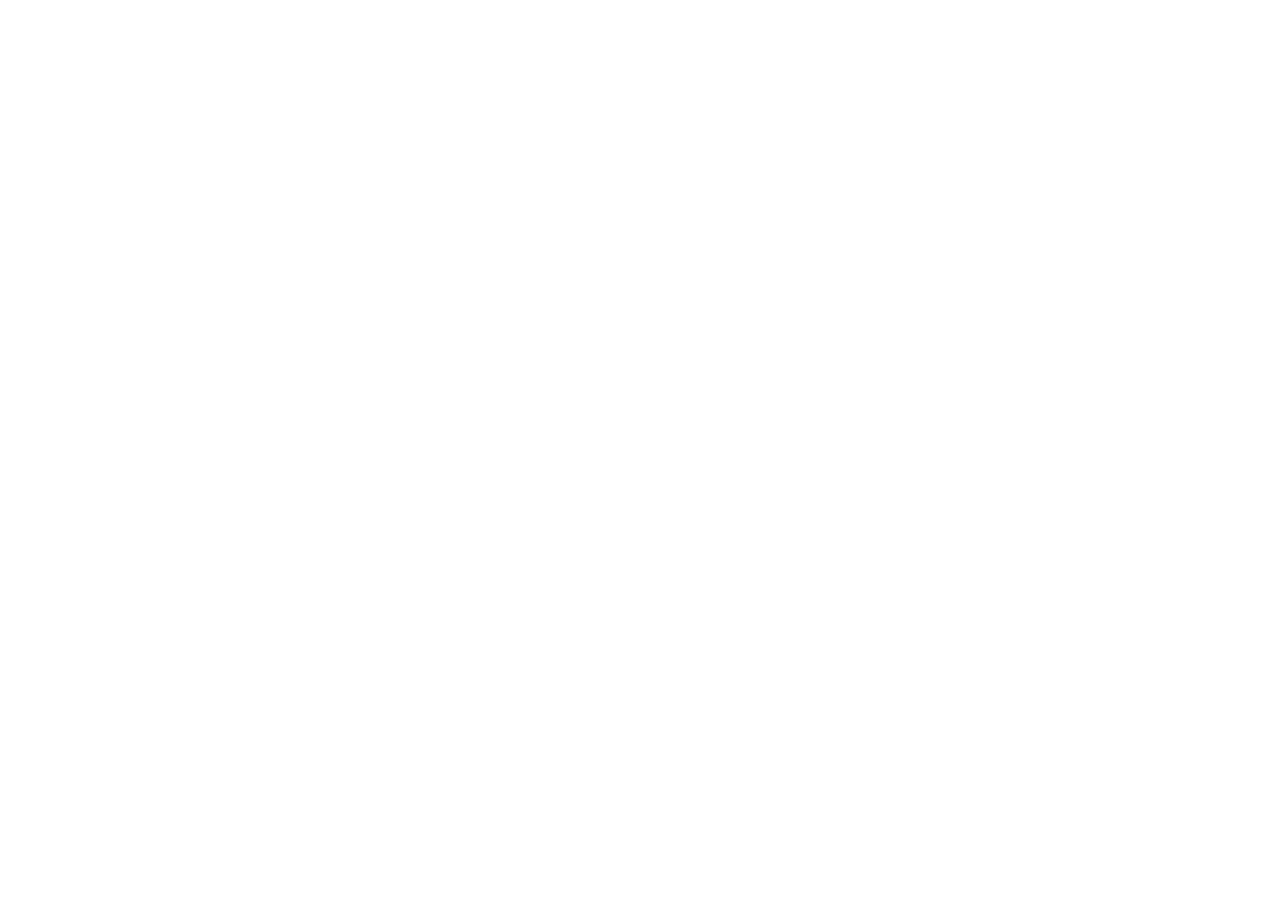
==== index.html @ 4e49a68e "Initial Commit" ====
<!DOCTYPE html>
<html lang="en">
    <head>
        <title>Bootstrap BB</title>
        <meta charset="utf=8">
        <link rel="stylesheet" href="style.css">
        <link href="https://cdn.jsdelivr.net/npm/bootstrap@5.3.2/dist/css/bootstrap.min.css" rel="stylesheet" integrity="sha384-T3c6CoIi6uLrA9TneNEoa7RxnatzjcDSCmG1MXxSR1GAsXEV/Dwwykc2MPK8M2HN" crossorigin="anonymous">
        <script src="https://cdn.jsdelivr.net/npm/bootstrap@5.3.2/dist/js/bootstrap.bundle.min.js" integrity="sha384-C6RzsynM9kWDrMNeT87bh95OGNyZPhcTNXj1NW7RuBCsyN/o0jlpcV8Qyq46cDfL" crossorigin="anonymous"></script>
    </head>
    <body>
        <header>

        </header>

        <footer>

        </footer>
    </body>
</html>
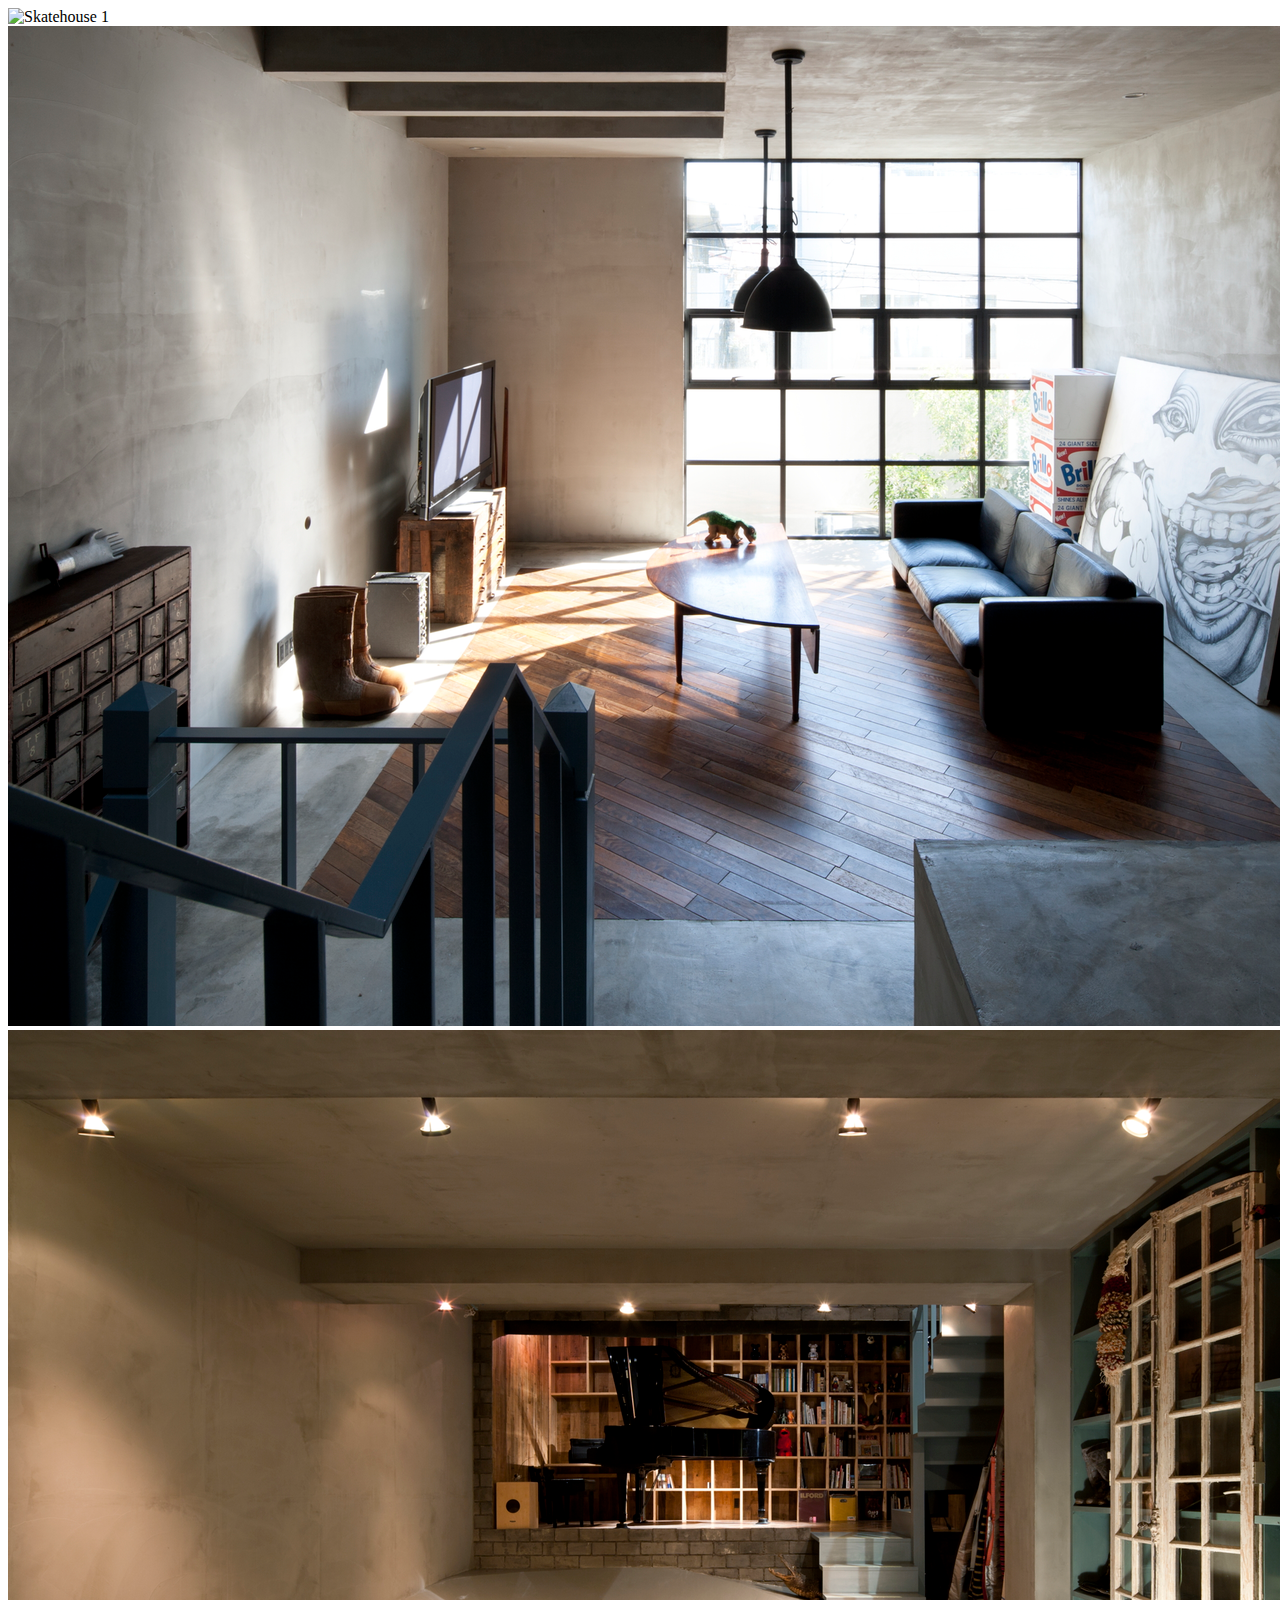
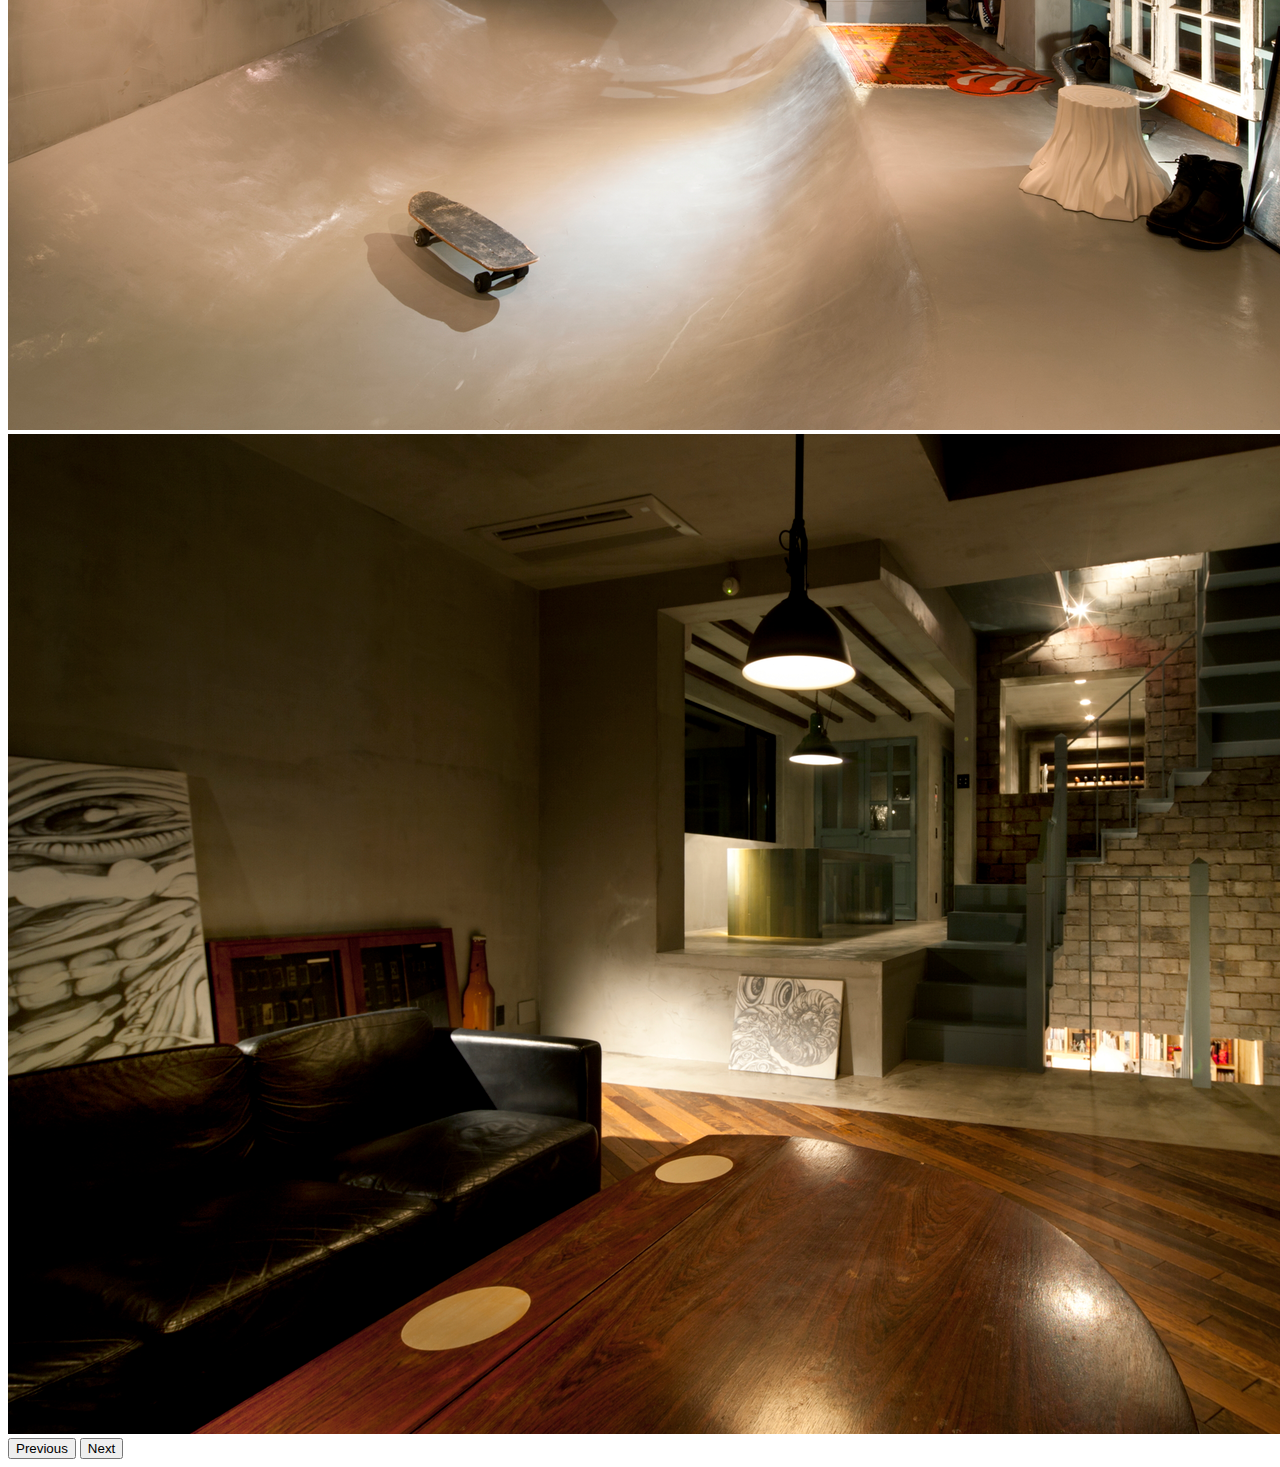
==== commit 6c22fc2a: "Added Image Carousel" ====
--- a/index.html
+++ b/index.html
@@ -5,15 +5,38 @@
         <meta charset="utf=8">
         <link rel="stylesheet" href="style.css">
         <link href="https://cdn.jsdelivr.net/npm/bootstrap@5.3.2/dist/css/bootstrap.min.css" rel="stylesheet" integrity="sha384-T3c6CoIi6uLrA9TneNEoa7RxnatzjcDSCmG1MXxSR1GAsXEV/Dwwykc2MPK8M2HN" crossorigin="anonymous">
-        <script src="https://cdn.jsdelivr.net/npm/bootstrap@5.3.2/dist/js/bootstrap.bundle.min.js" integrity="sha384-C6RzsynM9kWDrMNeT87bh95OGNyZPhcTNXj1NW7RuBCsyN/o0jlpcV8Qyq46cDfL" crossorigin="anonymous"></script>
     </head>
     <body>
-        <header>
-
-        </header>
+        <div id="carouselExample" class="carousel slide" data-bs-ride="carousel">
+            <div class="carousel-inner">
+                <div class="carousel-item active">
+                    <img src="skatehouse1.jpg" class="d-block w-100" alt="Skatehouse 1">
+                </div>
+                <div class="carousel-item">
+                    <img src="skatehouse2.jpg" class="d-block w-100" alt="Skatehouse 2">
+                </div>
+                <div class="carousel-item">
+                    <img src="skatehouse3.jpg" class="d-block w-100" alt="Skatehouse 3">
+                </div>
+                <div class="carousel-item">
+                    <img src="skatehouse4.jpg" class="d-block w-100" alt="Skatehouse 4">
+                </div>
+                
+            </div>
+            <button class="carousel-control-prev" type="button" data-bs-target="#carouselExample" data-bs-slide="prev">
+                <span class="carousel-control-prev-icon" aria-hidden="true"></span>
+                <span class="visually-hidden">Previous</span>
+            </button>
+            <button class="carousel-control-next" type="button" data-bs-target="#carouselExample" data-bs-slide="next">
+                <span class="carousel-control-next-icon" aria-hidden="true"></span>
+                <span class="visually-hidden">Next</span>
+            </button>
+        </div>
+        
 
         <footer>
 
         </footer>
+        <script src="https://cdn.jsdelivr.net/npm/bootstrap@5.3.2/dist/js/bootstrap.bundle.min.js" integrity="sha384-C6RzsynM9kWDrMNeT87bh95OGNyZPhcTNXj1NW7RuBCsyN/o0jlpcV8Qyq46cDfL" crossorigin="anonymous"></script>
     </body>
 </html>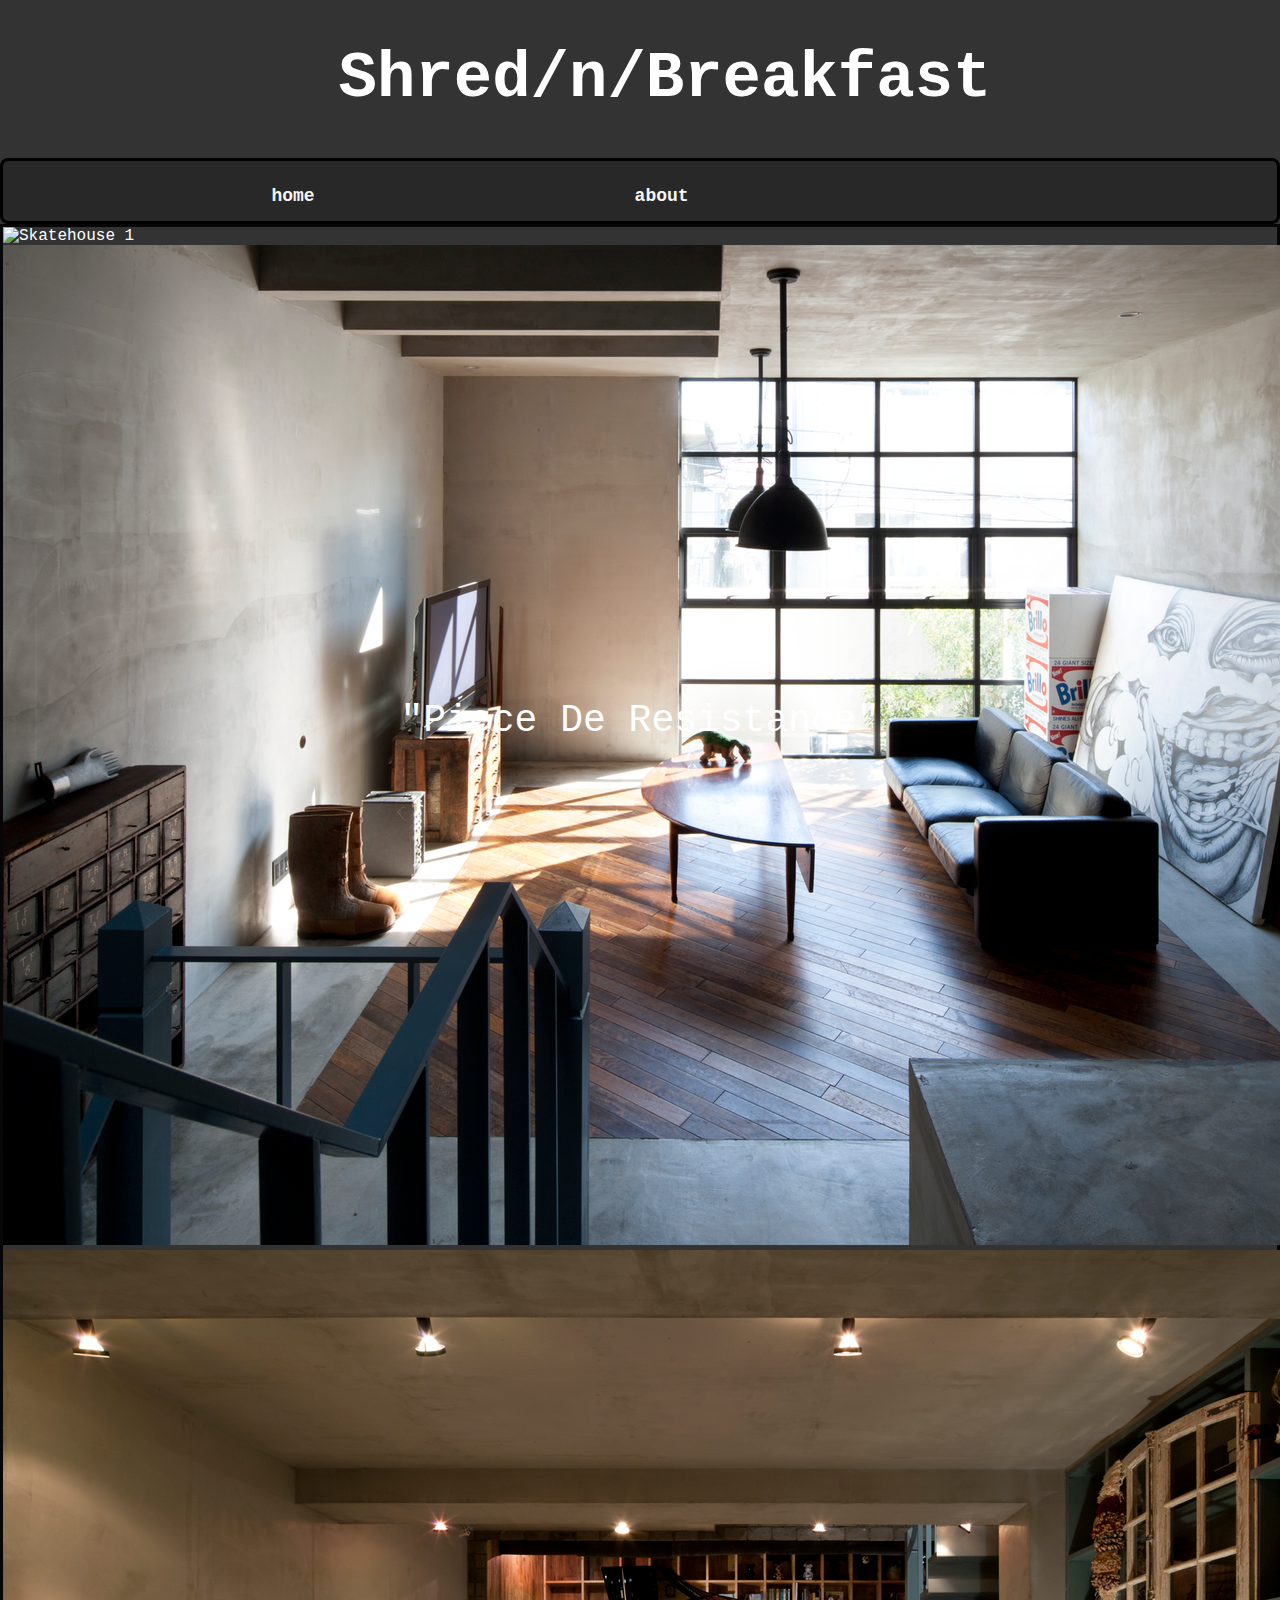
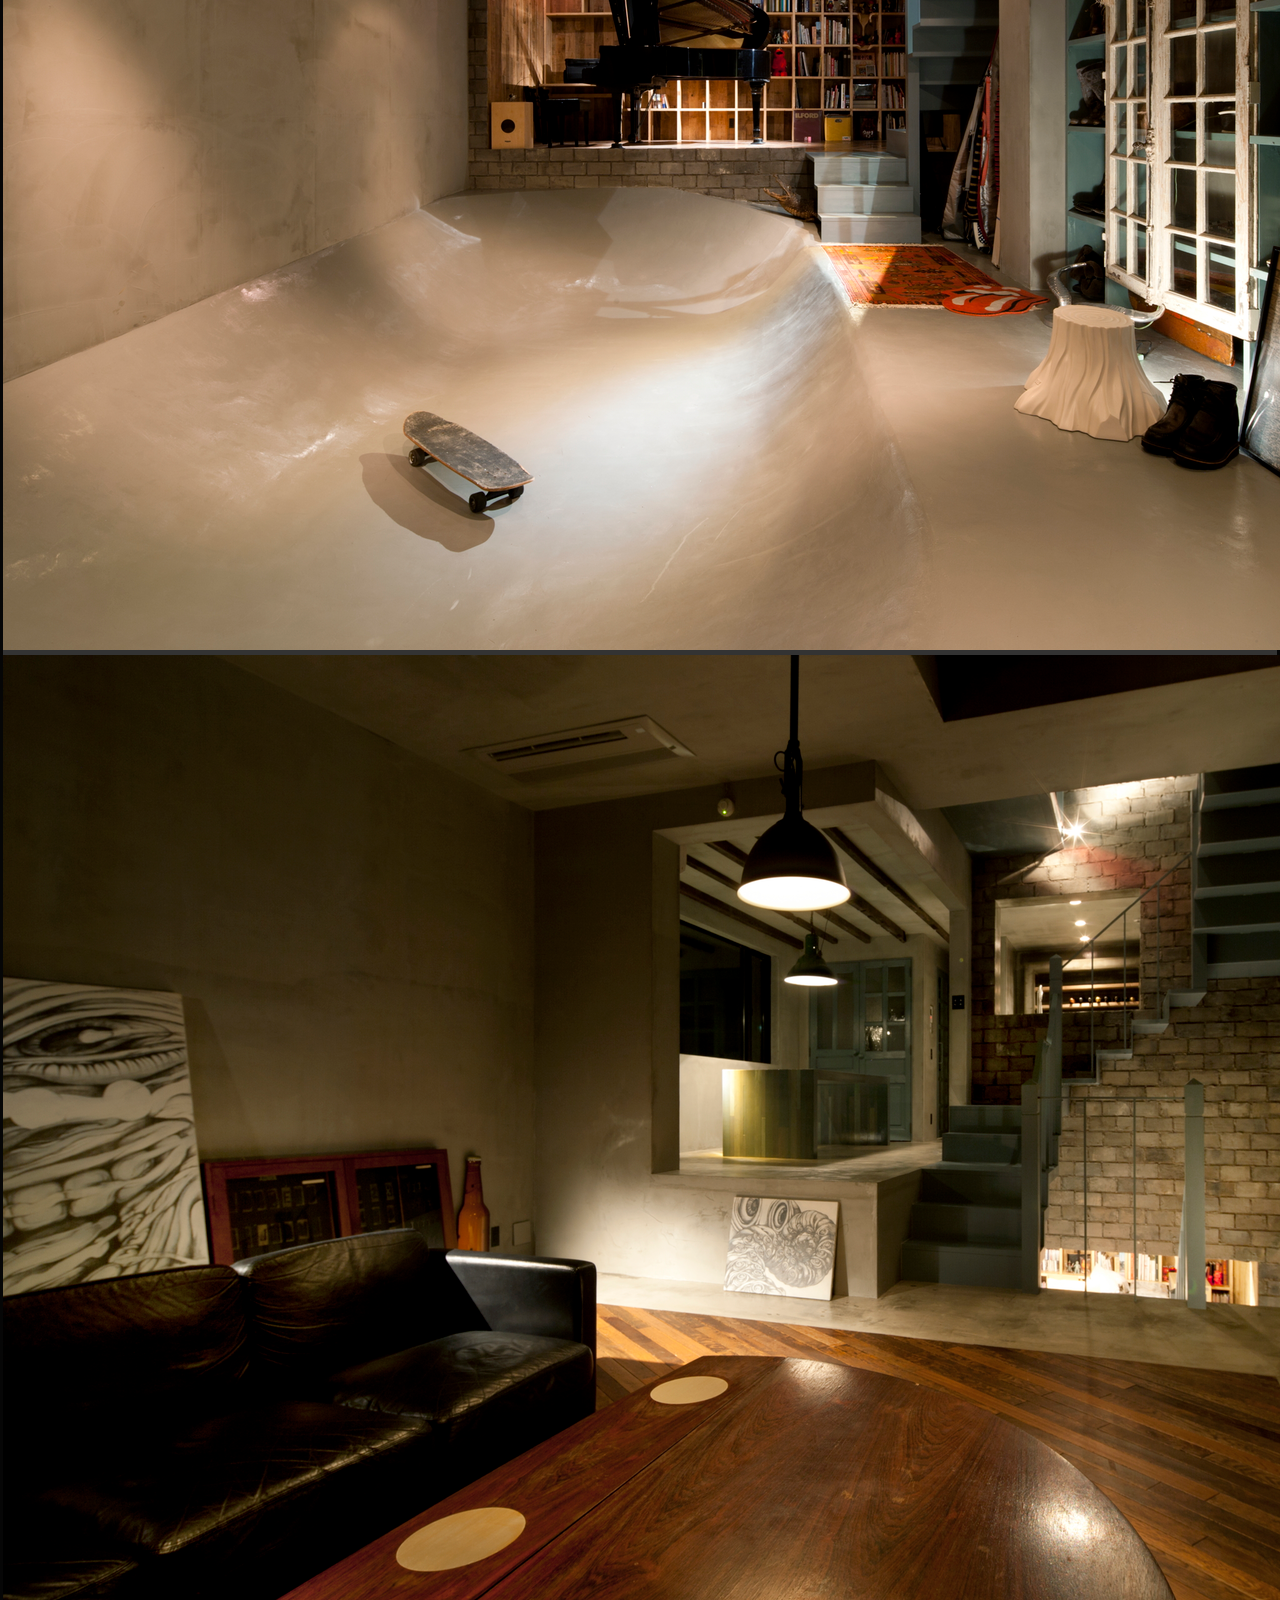
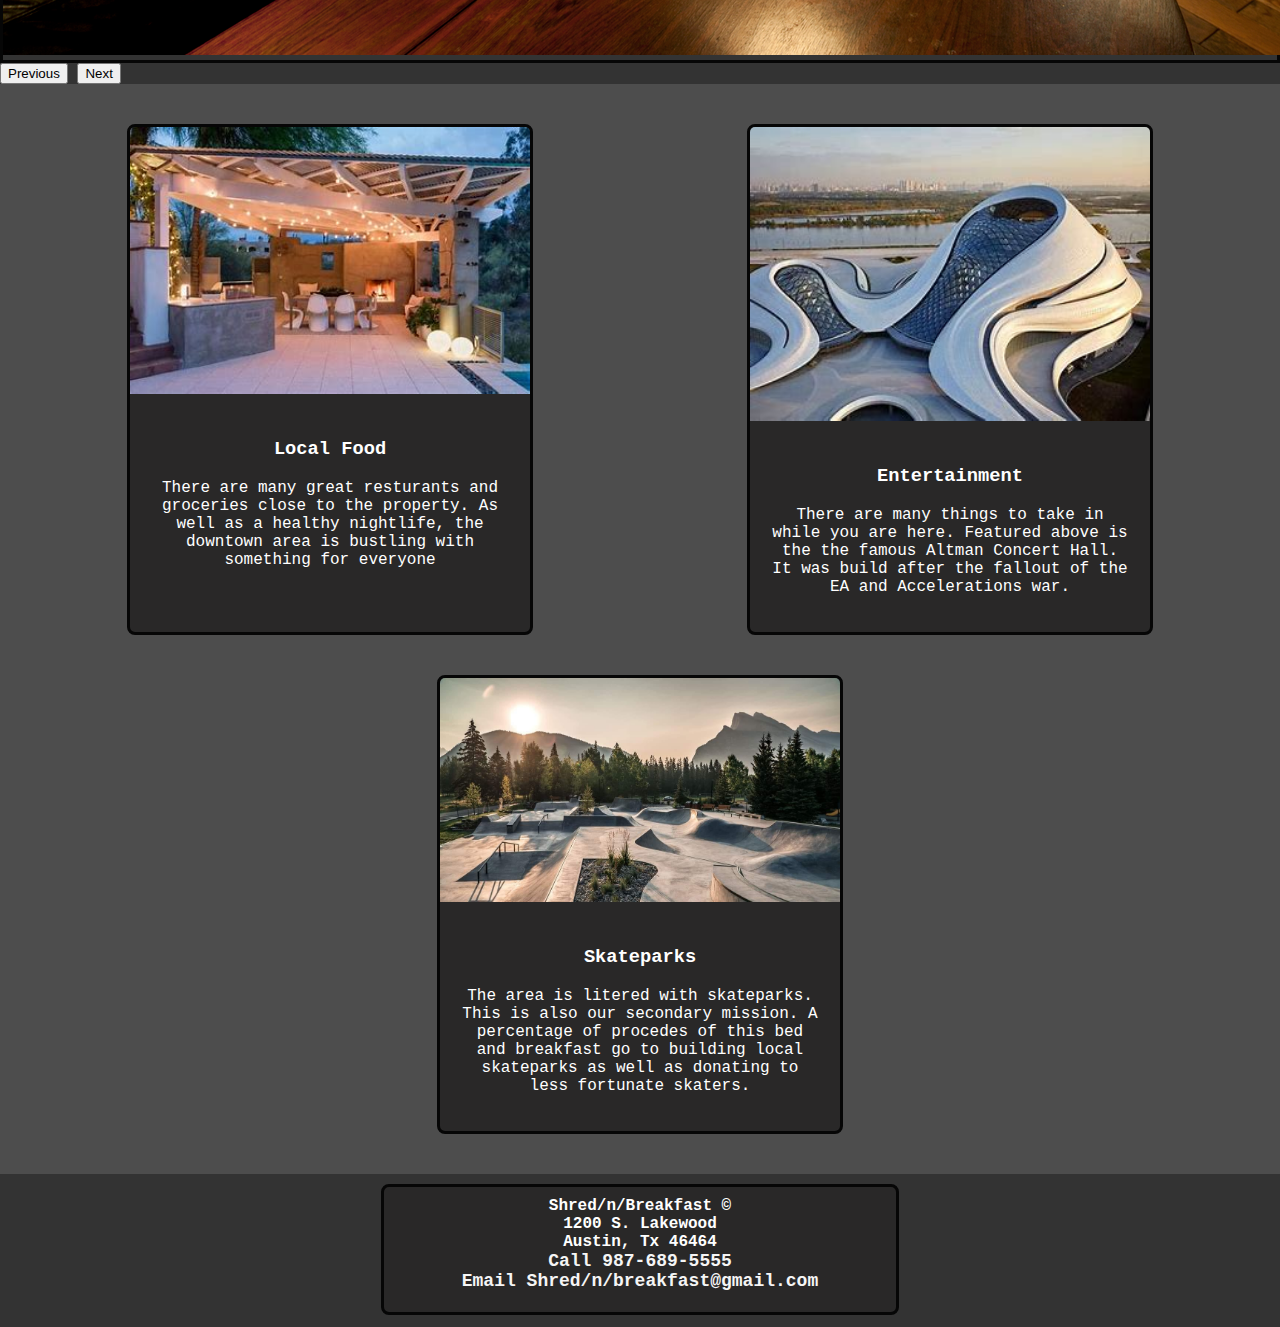
==== commit 66ee36fa: "Finished formating/footer/about.html" ====
--- a/index.html
+++ b/index.html
@@ -3,14 +3,28 @@
     <head>
         <title>Bootstrap BB</title>
         <meta charset="utf=8">
-        <link rel="stylesheet" href="style.css">
+        <link href="style.css" rel="stylesheet" >
         <link href="https://cdn.jsdelivr.net/npm/bootstrap@5.3.2/dist/css/bootstrap.min.css" rel="stylesheet" integrity="sha384-T3c6CoIi6uLrA9TneNEoa7RxnatzjcDSCmG1MXxSR1GAsXEV/Dwwykc2MPK8M2HN" crossorigin="anonymous">
+        <script src="https://kit.fontawesome.com/ac30e996b2.js" crossorigin="anonymous"></script>
     </head>
     <body>
+    <header>
+        <h1>Shred/n/Breakfast</h1>
+        <nav>
+            <ul>
+                <li><a href="index.html">home</a></li>
+                <li><a href="about.html">about</a></li>
+                <li><a href="https://twitter.com/your-twitter-handle" target="_blank"><i class="fab fa-twitter"></i></a></li>
+            </ul>
+        </nav>
+    </header>
         <div id="carouselExample" class="carousel slide" data-bs-ride="carousel">
             <div class="carousel-inner">
                 <div class="carousel-item active">
                     <img src="skatehouse1.jpg" class="d-block w-100" alt="Skatehouse 1">
+                        <div class="carousel-text">
+                            <p>"Piece De Resistance"</p>
+                        </div>
                 </div>
                 <div class="carousel-item">
                     <img src="skatehouse2.jpg" class="d-block w-100" alt="Skatehouse 2">
@@ -32,10 +46,34 @@
                 <span class="visually-hidden">Next</span>
             </button>
         </div>
+
+        <div class="card-container">
+            <div class="card">
+                <img src="food.jpg" alt="Local Food">
+                <div class="card-content">
+                    <h3>Local Food</h3>
+                    <p>There are many great resturants and groceries close to the property. As well as a healthy nightlife, the downtown area is bustling with something for everyone</p>
+                </div>
+            </div>
+            <div class="card">
+                <img src="entertainment.jpg" alt="Entertainment">
+                <div class="card-content">
+                    <h3>Entertainment</h3>
+                    <p>There are many things to take in while you are here. Featured above is the the famous Altman Concert Hall. It was build after the fallout of the EA and Accelerations war.</p>
+                </div>
+            </div>
+            <div class="card">
+                <img src="skatepark.jpg" alt="Skatepark">
+                <div class="card-content">
+                    <h3>Skateparks</h3>
+                    <p>The area is litered with skateparks. This is also our secondary mission. A percentage of procedes of this bed and breakfast go to building local skateparks as well as donating to less fortunate skaters.</p>
+                </div>
+            </div>
+        </div>
         
 
         <footer>
-
+            <h4>Shred/n/Breakfast &copy;<br> 1200 S. Lakewood <br> Austin, Tx 46464 <br> <a href="tel:+1234567890">Call 987-689-5555</a> <br> <a href="mailto:info@example.com">Email Shred/n/breakfast@gmail.com</a></h4>
         </footer>
         <script src="https://cdn.jsdelivr.net/npm/bootstrap@5.3.2/dist/js/bootstrap.bundle.min.js" integrity="sha384-C6RzsynM9kWDrMNeT87bh95OGNyZPhcTNXj1NW7RuBCsyN/o0jlpcV8Qyq46cDfL" crossorigin="anonymous"></script>
     </body>
--- a/style.css
+++ b/style.css
@@ -0,0 +1,169 @@
+html{
+    background-color: #333 !important;
+}
+
+header{
+    text-align: center;
+    background-color: #333; 
+    color: #fff;
+    font-family: 'Consolas', 'Menlo', 'Monaco', monospace;
+}
+
+header h1 {
+    padding-left: 50px !important;
+    font-size: 4em;
+}
+body {
+    margin: 0;
+    background-color: #333!important; 
+    color: #fff;
+    font-family: 'Consolas', 'Menlo', 'Monaco', monospace;
+}
+
+
+nav {
+    display: flex;
+    align-items: center; 
+    justify-content: space-evenly; 
+    height: 60px; 
+    background-color: #292828;
+    overflow: hidden;
+    margin-top: 0px;
+    border: 3px solid black;
+    border-radius: 8px;
+}
+
+ul {
+    list-style: none;
+    display: flex;
+    margin: 0;
+    padding: 0;
+}
+
+li {
+    margin: 0 160px;
+    margin-top: 10px;
+    margin-bottom: 0 auto;
+}
+
+a {
+    text-decoration: none !important;
+    color: whitesmoke !important;
+    font-weight: bold;
+    font-size: 18px !important;
+    font-family: 'Consolas', 'Menlo', 'Monaco', monospace !important;
+    transition: color 0.3s !important;
+}
+
+a:hover {
+    color: #5ed63d !important;
+}
+
+.carousel-container {
+    position: relative;
+}
+
+.carousel-inner{
+    border: 3px solid rgb(6, 6, 6) !important; 
+}
+
+.carousel-text {
+    position: absolute;
+    top: 80%;
+    left: 50%;
+    transform: translate(-50%, -50%);
+    color: #fff;
+    font-size: 38px;
+    text-align: center;
+    font-family: 'Consolas', 'Menlo', 'Monaco', monospace !important;
+}
+
+.card-container {
+    display: flex;
+    justify-content: space-around;
+    flex-wrap: wrap;
+    padding: 20px;
+    background-color: #4d4d4d;
+    font-family: 'Consolas', 'Menlo', 'Monaco', monospace;
+}
+
+.card {
+    width: 400px;
+    margin: 20px;
+    border: 3px solid rgb(6, 6, 6) !important;
+    border-radius: 8px;
+    overflow: hidden;
+    transition: transform 0.3s;
+    background-color: #292828 !important;
+    color: white !important;
+}
+
+.card h3, p {
+    text-align: center !important;
+}
+
+.card:hover {
+    transform: scale(1.05);
+}
+
+.card img {
+    width: 100%;
+    height: auto;
+}
+
+.card-content {
+    padding: 20px;
+}
+
+.aboutp {
+    margin: auto;
+    background-color: #292828;
+    width: 80%;
+    text-align: center;
+    color: white;
+    font-family: 'Consolas', 'Menlo', 'Monaco', monospace !important;
+    border: 3px solid rgb(6, 6, 6) !important;
+    margin-top: 5%;
+    border-radius: 8px;
+}
+
+.aboutp img {
+    border-radius: 8px;
+    height: 400px;
+    width: auto;
+    margin: auto;
+    margin-top: 10px !important;
+}
+
+footer{
+    width: 40%;
+    border: 3px solid rgb(6, 6, 6) !important;
+    margin: auto;
+    border-radius: 8px;
+    background-color: #292828;
+}
+
+footer, h4 {
+    text-align: center;
+    color: white;
+    font-family: 'Consolas', 'Menlo', 'Monaco', monospace !important;
+    margin-top: 10px;
+}
+
+@media screen and (max-width: 900px){
+    li{
+        margin: 10px 70px !important;
+    }
+
+    header h1{
+        padding-right: 40px;
+        font-size: 2.3em;
+    }
+
+    .aboutp img {
+        margin: auto;
+        height: 200px;
+        width: auto;
+        margin-top: 10px !important; 
+    }
+}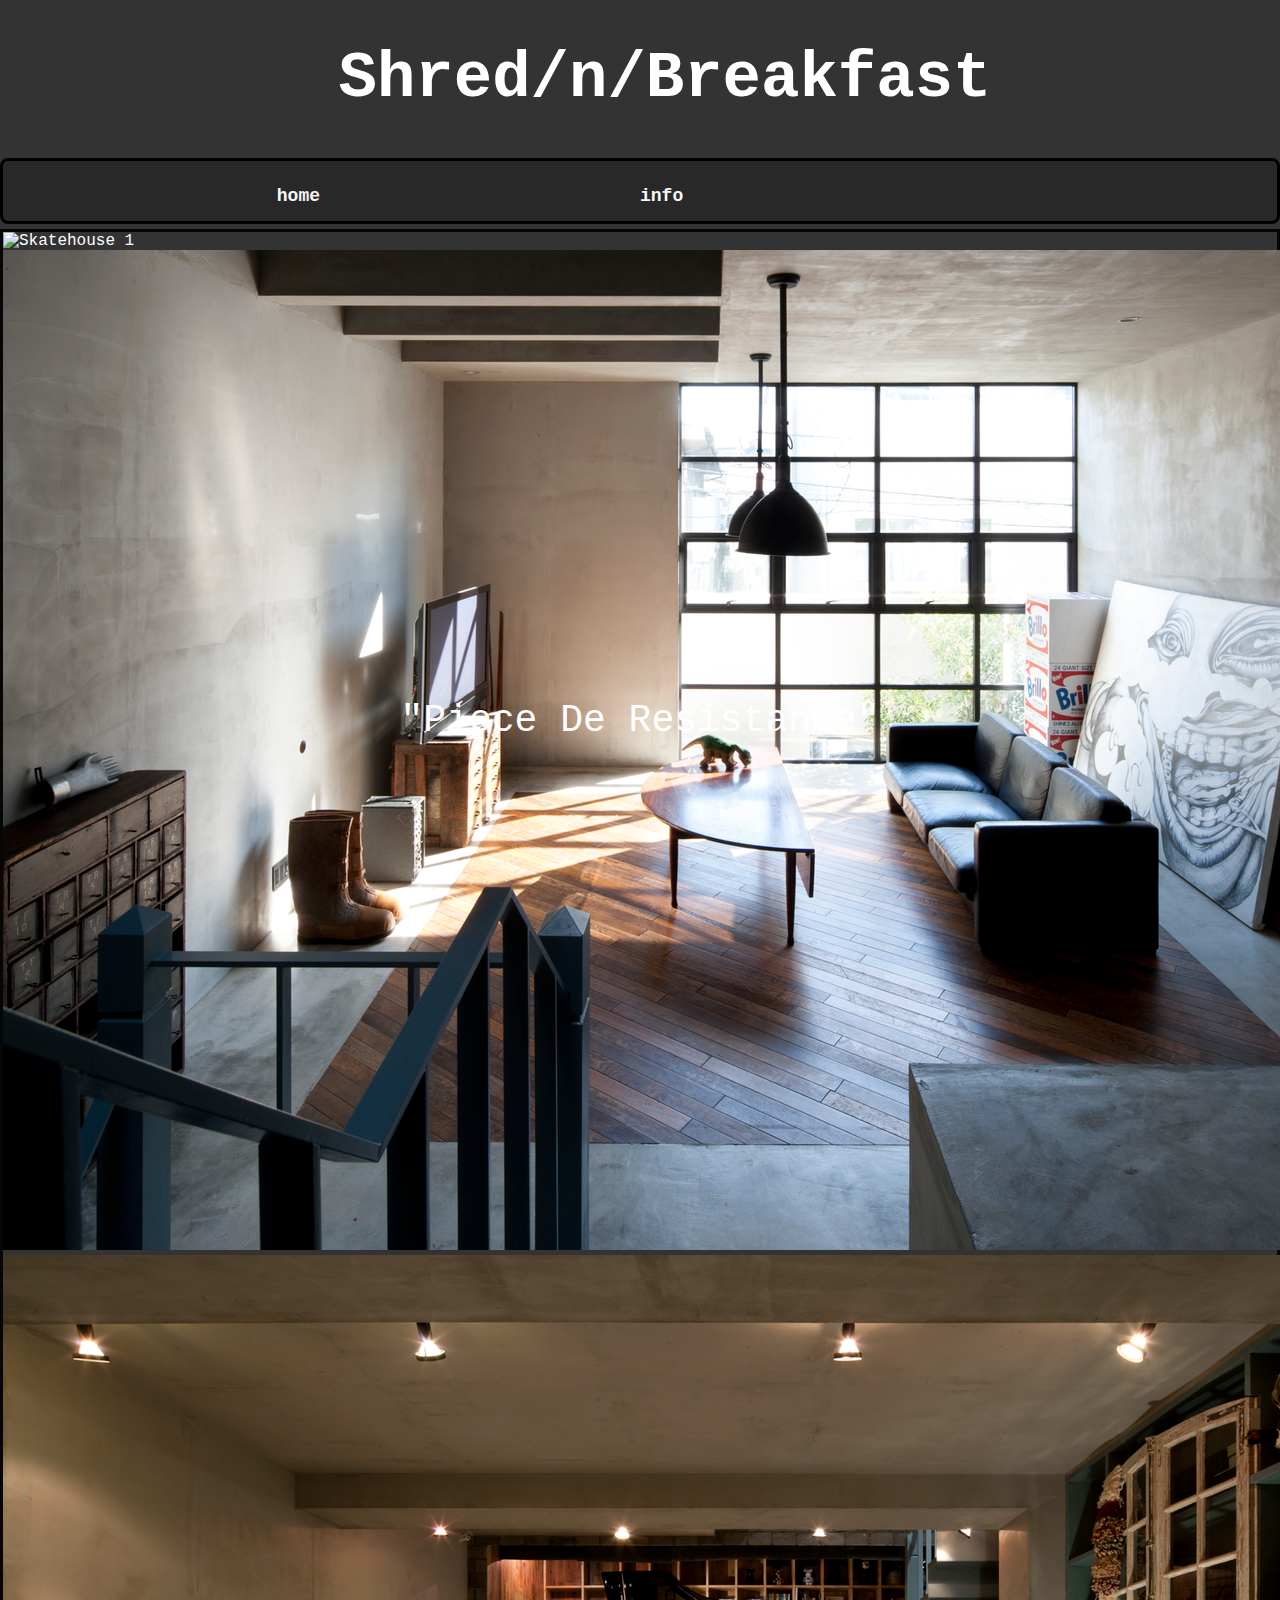
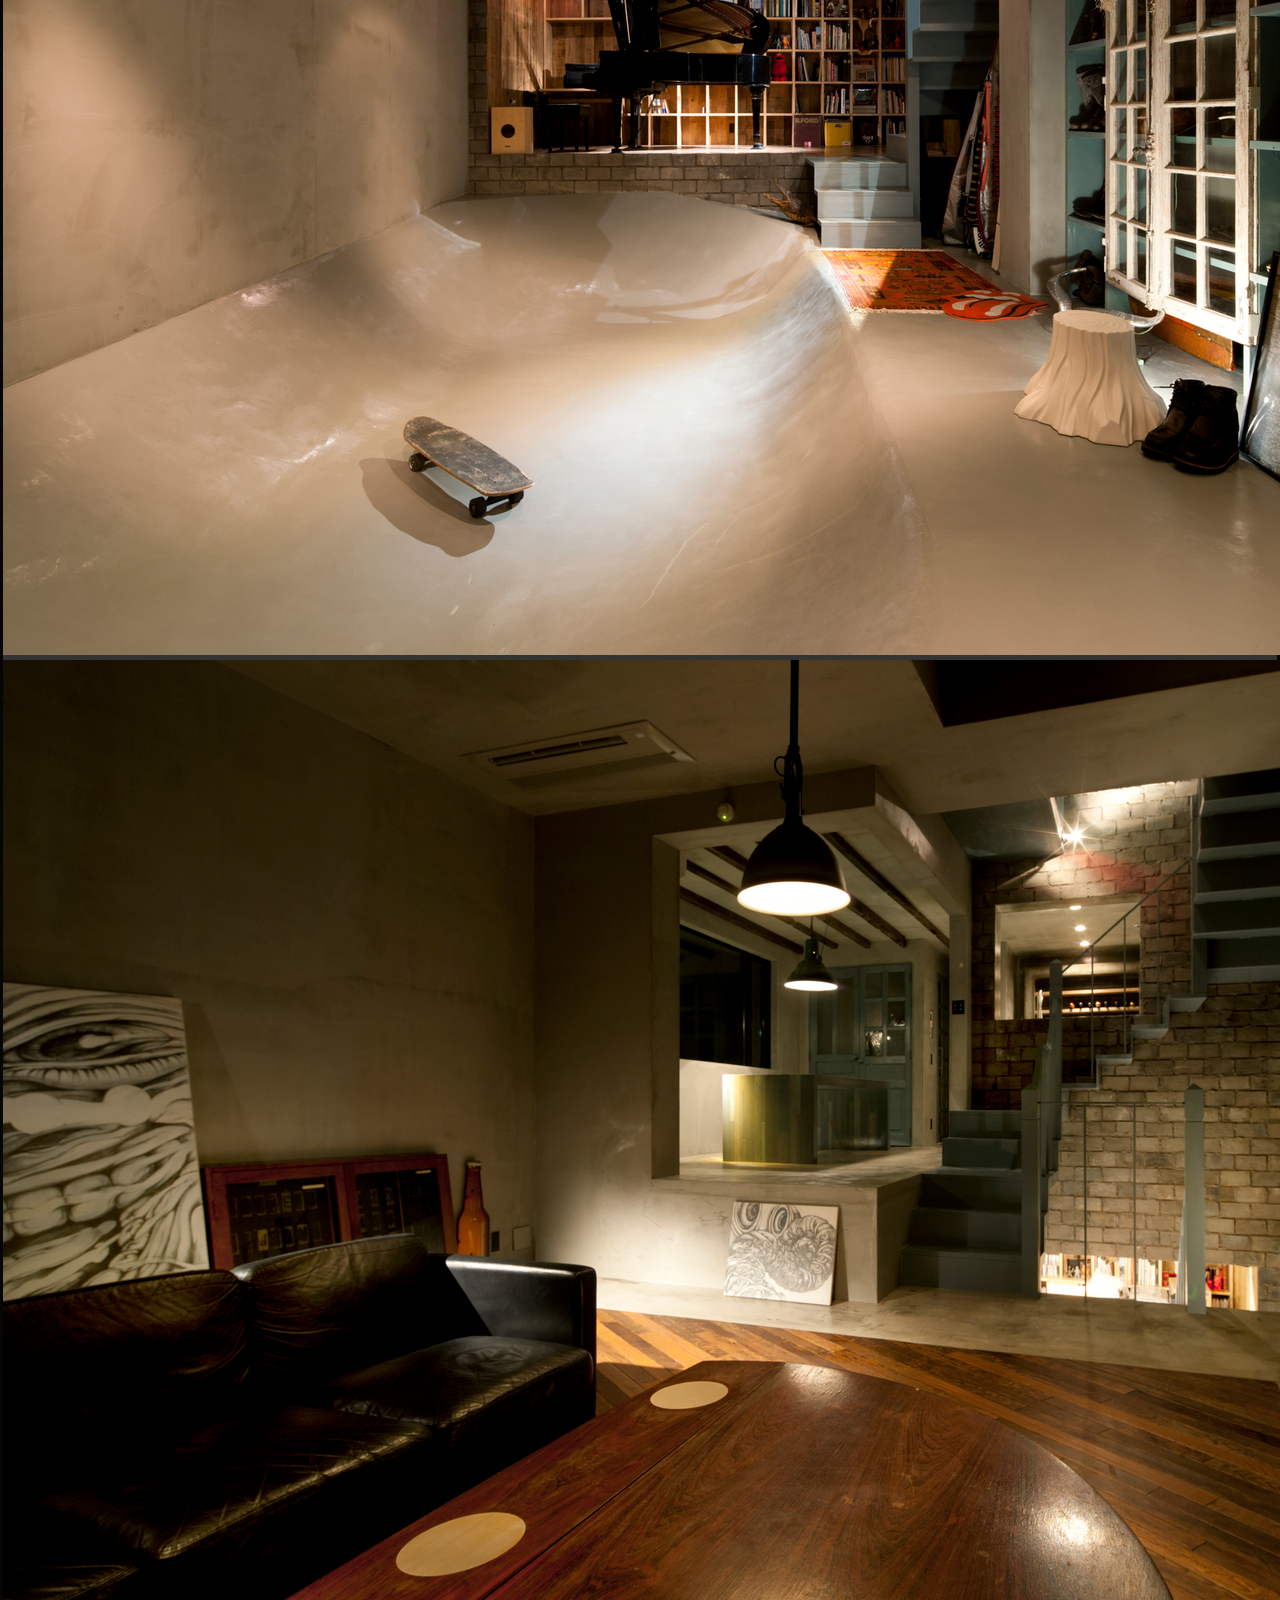
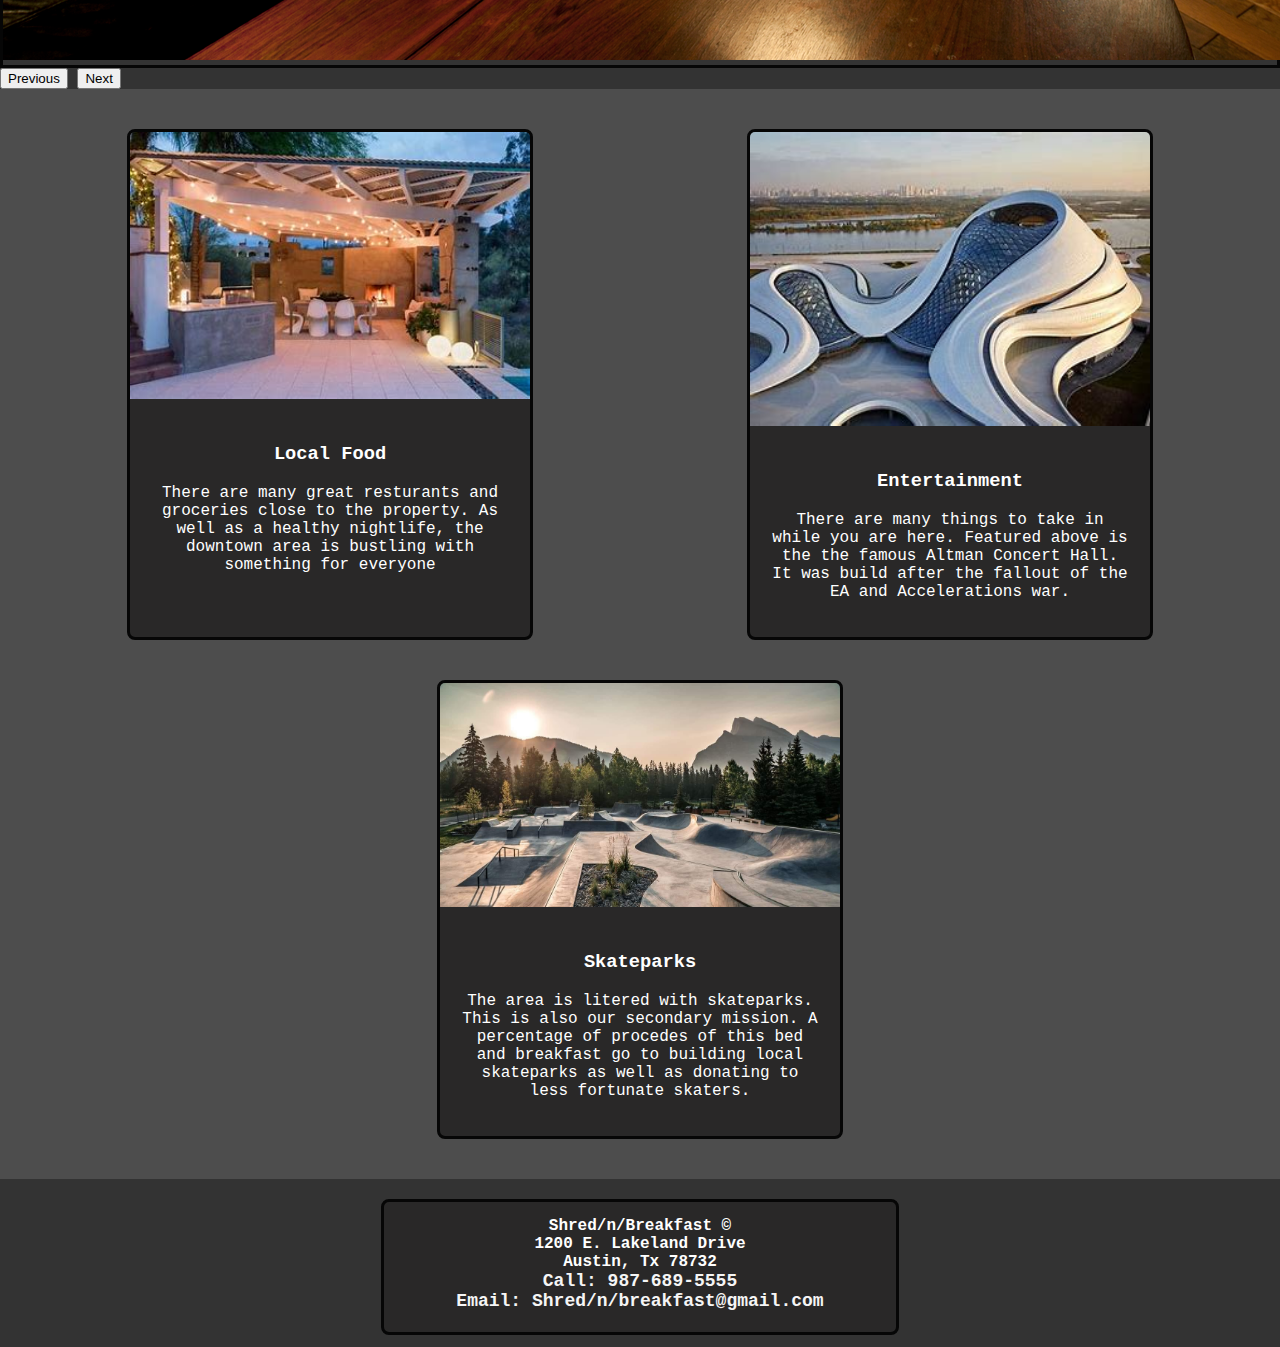
==== commit b4080a75: "removed about us/ replaced with map and form/ updated readme" ====
--- a/index.html
+++ b/index.html
@@ -2,7 +2,7 @@
 <html lang="en">
     <head>
         <title>Bootstrap BB</title>
-        <meta charset="utf=8">
+        <meta charset="utf-8">
         <link href="style.css" rel="stylesheet" >
         <link href="https://cdn.jsdelivr.net/npm/bootstrap@5.3.2/dist/css/bootstrap.min.css" rel="stylesheet" integrity="sha384-T3c6CoIi6uLrA9TneNEoa7RxnatzjcDSCmG1MXxSR1GAsXEV/Dwwykc2MPK8M2HN" crossorigin="anonymous">
         <script src="https://kit.fontawesome.com/ac30e996b2.js" crossorigin="anonymous"></script>
@@ -13,7 +13,7 @@
         <nav>
             <ul>
                 <li><a href="index.html">home</a></li>
-                <li><a href="about.html">about</a></li>
+                <li><a href="about.html">info</a></li>
                 <li><a href="https://twitter.com/your-twitter-handle" target="_blank"><i class="fab fa-twitter"></i></a></li>
             </ul>
         </nav>
@@ -73,7 +73,7 @@
         
 
         <footer>
-            <h4>Shred/n/Breakfast &copy;<br> 1200 S. Lakewood <br> Austin, Tx 46464 <br> <a href="tel:+1234567890">Call 987-689-5555</a> <br> <a href="mailto:info@example.com">Email Shred/n/breakfast@gmail.com</a></h4>
+            <h4>Shred/n/Breakfast &copy;<br> 1200 E. Lakeland Drive <br> Austin, Tx 78732 <br> <a href="tel:+1234567890">Call: 987-689-5555</a> <br> <a href="mailto:info@example.com">Email: Shred/n/breakfast@gmail.com</a></h4>
         </footer>
         <script src="https://cdn.jsdelivr.net/npm/bootstrap@5.3.2/dist/js/bootstrap.bundle.min.js" integrity="sha384-C6RzsynM9kWDrMNeT87bh95OGNyZPhcTNXj1NW7RuBCsyN/o0jlpcV8Qyq46cDfL" crossorigin="anonymous"></script>
     </body>
--- a/style.css
+++ b/style.css
@@ -28,7 +28,7 @@
     height: 60px; 
     background-color: #292828;
     overflow: hidden;
-    margin-top: 0px;
+    margin-bottom: 5px;
     border: 3px solid black;
     border-radius: 8px;
 }
@@ -115,6 +115,12 @@
     padding: 20px;
 }
 
+.story {
+    margin-top: 20px;
+    margin-bottom: 10px;
+
+}
+
 .aboutp {
     margin: auto;
     background-color: #292828;
@@ -123,7 +129,7 @@
     color: white;
     font-family: 'Consolas', 'Menlo', 'Monaco', monospace !important;
     border: 3px solid rgb(6, 6, 6) !important;
-    margin-top: 5%;
+    margin-top: 2%;
     border-radius: 8px;
 }
 
@@ -135,12 +141,44 @@
     margin-top: 10px !important;
 }
 
+iframe {
+    height: 500px;
+    width: 90%;
+    border: 3px solid rgb(6, 6, 6) !important;
+    border-radius: 8px;
+}
+
+form {
+    margin: auto;
+    background-color: #292828;
+    width: 80%;
+    text-align: center;
+    color: white;
+    font-family: 'Consolas', 'Menlo', 'Monaco', monospace !important;
+    border: 3px solid rgb(6, 6, 6) !important;
+    margin-top: 5%;
+    border-radius: 8px;
+    padding-bottom: 5px;
+}
+
+form, h2 {
+    text-align: center;
+    color: white !important;
+}
+
+form, input, textarea {
+    width: 80% !important;
+    margin: auto !important;
+}
+
 footer{
     width: 40%;
     border: 3px solid rgb(6, 6, 6) !important;
     margin: auto;
     border-radius: 8px;
     background-color: #292828;
+    padding-top: 5px;
+    margin-top: 20px !important;
 }
 
 footer, h4 {
@@ -166,4 +204,8 @@
         width: auto;
         margin-top: 10px !important; 
     }
+
+    footer {
+        width: 60%;
+    }
 }